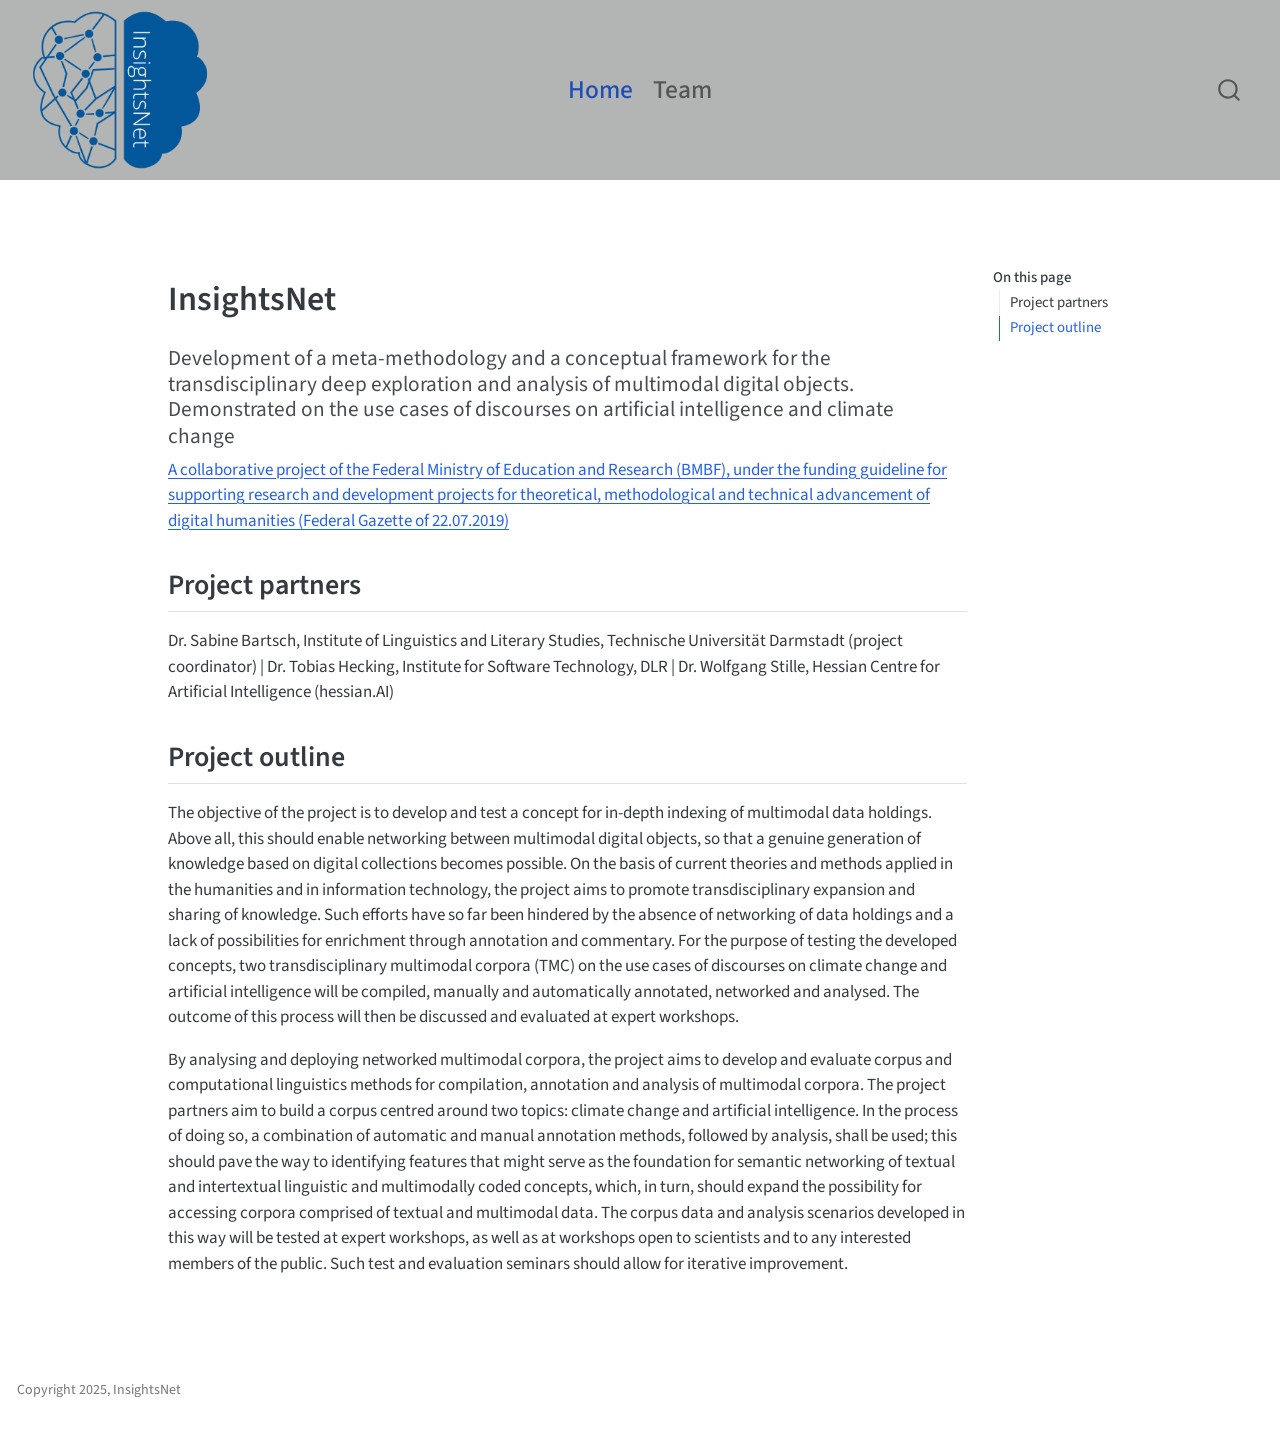
==== index.html @ 3319aa01 "homepage_v0" ====
<!DOCTYPE html>
<html xmlns="http://www.w3.org/1999/xhtml" lang="en" xml:lang="en"><head>

<meta charset="utf-8">
<meta name="generator" content="quarto-1.7.32">

<meta name="viewport" content="width=device-width, initial-scale=1.0, user-scalable=yes">


<title>InsightsNet</title>
<style>
code{white-space: pre-wrap;}
span.smallcaps{font-variant: small-caps;}
div.columns{display: flex; gap: min(4vw, 1.5em);}
div.column{flex: auto; overflow-x: auto;}
div.hanging-indent{margin-left: 1.5em; text-indent: -1.5em;}
ul.task-list{list-style: none;}
ul.task-list li input[type="checkbox"] {
  width: 0.8em;
  margin: 0 0.8em 0.2em -1em; /* quarto-specific, see https://github.com/quarto-dev/quarto-cli/issues/4556 */ 
  vertical-align: middle;
}
</style>


<script src="site_libs/quarto-nav/quarto-nav.js"></script>
<script src="site_libs/quarto-nav/headroom.min.js"></script>
<script src="site_libs/clipboard/clipboard.min.js"></script>
<script src="site_libs/quarto-search/autocomplete.umd.js"></script>
<script src="site_libs/quarto-search/fuse.min.js"></script>
<script src="site_libs/quarto-search/quarto-search.js"></script>
<meta name="quarto:offset" content="./">
<script src="site_libs/quarto-html/quarto.js" type="module"></script>
<script src="site_libs/quarto-html/tabsets/tabsets.js" type="module"></script>
<script src="site_libs/quarto-html/popper.min.js"></script>
<script src="site_libs/quarto-html/tippy.umd.min.js"></script>
<script src="site_libs/quarto-html/anchor.min.js"></script>
<link href="site_libs/quarto-html/tippy.css" rel="stylesheet">
<link href="site_libs/quarto-html/quarto-syntax-highlighting-37eea08aefeeee20ff55810ff984fec1.css" rel="stylesheet" id="quarto-text-highlighting-styles">
<script src="site_libs/bootstrap/bootstrap.min.js"></script>
<link href="site_libs/bootstrap/bootstrap-icons.css" rel="stylesheet">
<link href="site_libs/bootstrap/bootstrap-dfb324f25d9b1687192fa8be62ac8f9c.min.css" rel="stylesheet" append-hash="true" id="quarto-bootstrap" data-mode="light">
<script id="quarto-search-options" type="application/json">{
  "location": "navbar",
  "copy-button": false,
  "collapse-after": 3,
  "panel-placement": "end",
  "type": "overlay",
  "limit": 50,
  "keyboard-shortcut": [
    "f",
    "/",
    "s"
  ],
  "show-item-context": false,
  "language": {
    "search-no-results-text": "No results",
    "search-matching-documents-text": "matching documents",
    "search-copy-link-title": "Copy link to search",
    "search-hide-matches-text": "Hide additional matches",
    "search-more-match-text": "more match in this document",
    "search-more-matches-text": "more matches in this document",
    "search-clear-button-title": "Clear",
    "search-text-placeholder": "",
    "search-detached-cancel-button-title": "Cancel",
    "search-submit-button-title": "Submit",
    "search-label": "Search"
  }
}</script>


<link rel="stylesheet" href="styles.css">
</head>

<body class="nav-fixed quarto-light">

<div id="quarto-search-results"></div>
  <header id="quarto-header" class="headroom fixed-top">
    <nav class="navbar navbar-expand-lg " data-bs-theme="dark">
      <div class="navbar-container container-fluid">
      <div class="navbar-brand-container mx-auto">
    <a href="./index.html" class="navbar-brand navbar-brand-logo">
    <img src="./insightsnet_logo.png" alt="" class="navbar-logo">
    </a>
  </div>
            <div id="quarto-search" class="" title="Search"></div>
          <button class="navbar-toggler" type="button" data-bs-toggle="collapse" data-bs-target="#navbarCollapse" aria-controls="navbarCollapse" role="menu" aria-expanded="false" aria-label="Toggle navigation" onclick="if (window.quartoToggleHeadroom) { window.quartoToggleHeadroom(); }">
  <span class="navbar-toggler-icon"></span>
</button>
          <div class="collapse navbar-collapse" id="navbarCollapse">
            <ul class="navbar-nav navbar-nav-scroll me-auto">
  <li class="nav-item">
    <a class="nav-link active" href="./index.html" aria-current="page"> 
<span class="menu-text">Home</span></a>
  </li>  
  <li class="nav-item">
    <a class="nav-link" href="./team.html"> 
<span class="menu-text">Team</span></a>
  </li>  
</ul>
          </div> <!-- /navcollapse -->
            <div class="quarto-navbar-tools">
</div>
      </div> <!-- /container-fluid -->
    </nav>
</header>
<!-- content -->
<div id="quarto-content" class="quarto-container page-columns page-rows-contents page-layout-article page-navbar">
<!-- sidebar -->
<!-- margin-sidebar -->
    <div id="quarto-margin-sidebar" class="sidebar margin-sidebar">
        <nav id="TOC" role="doc-toc" class="toc-active">
    <h2 id="toc-title">On this page</h2>
   
  <ul>
  <li><a href="#project-partners" id="toc-project-partners" class="nav-link active" data-scroll-target="#project-partners">Project partners</a></li>
  <li><a href="#project-outline" id="toc-project-outline" class="nav-link" data-scroll-target="#project-outline">Project outline</a></li>
  </ul>
</nav>
    </div>
<!-- main -->
<main class="content" id="quarto-document-content">

<header id="title-block-header" class="quarto-title-block default">
<div class="quarto-title">
<h1 class="title">InsightsNet</h1>
</div>



<div class="quarto-title-meta">

    
  
    
  </div>
  


</header>


<section id="development-of-a-meta-methodology-and-a-conceptual-framework-for-the-transdisciplinary-deep-exploration-and-analysis-of-multimodal-digital-objects.-demonstrated-on-the-use-cases-of-discourses-on-artificial-intelligence-and-climate-change" class="level4">
<h4 class="anchored" data-anchor-id="development-of-a-meta-methodology-and-a-conceptual-framework-for-the-transdisciplinary-deep-exploration-and-analysis-of-multimodal-digital-objects.-demonstrated-on-the-use-cases-of-discourses-on-artificial-intelligence-and-climate-change">Development of a meta-methodology and a conceptual framework for the transdisciplinary deep exploration and analysis of multimodal digital objects. Demonstrated on the use cases of discourses on artificial intelligence and climate change</h4>
<p><a href="https://www.geistes-und-sozialwissenschaften-bmbf.de/de/Digital-Humanities-1710.html">A collaborative project of the Federal Ministry of Education and Research (BMBF), under the funding guideline for supporting research and development projects for theoretical, methodological and technical advancement of digital humanities (Federal Gazette of 22.07.2019)</a></p>
</section>
<section id="project-partners" class="level2">
<h2 class="anchored" data-anchor-id="project-partners">Project partners</h2>
<p>Dr.&nbsp;Sabine Bartsch, Institute of Linguistics and Literary Studies, Technische Universität Darmstadt (project coordinator) | Dr.&nbsp;Tobias Hecking, Institute for Software Technology, DLR | Dr.&nbsp;Wolfgang Stille, Hessian Centre for Artificial Intelligence (hessian.AI)</p>
</section>
<section id="project-outline" class="level2">
<h2 class="anchored" data-anchor-id="project-outline">Project outline</h2>
<p>The objective of the project is to develop and test a concept for in-depth indexing of multimodal data holdings. Above all, this should enable networking between multimodal digital objects, so that a genuine generation of knowledge based on digital collections becomes possible. On the basis of current theories and methods applied in the humanities and in information technology, the project aims to promote transdisciplinary expansion and sharing of knowledge. Such efforts have so far been hindered by the absence of networking of data holdings and a lack of possibilities for enrichment through annotation and commentary. For the purpose of testing the developed concepts, two transdisciplinary multimodal corpora (TMC) on the use cases of discourses on climate change and artificial intelligence will be compiled, manually and automatically annotated, networked and analysed. The outcome of this process will then be discussed and evaluated at expert workshops.</p>
<p>By analysing and deploying networked multimodal corpora, the project aims to develop and evaluate corpus and computational linguistics methods for compilation, annotation and analysis of multimodal corpora. The project partners aim to build a corpus centred around two topics: climate change and artificial intelligence. In the process of doing so, a combination of automatic and manual annotation methods, followed by analysis, shall be used; this should pave the way to identifying features that might serve as the foundation for semantic networking of textual and intertextual linguistic and multimodally coded concepts, which, in turn, should expand the possibility for accessing corpora comprised of textual and multimodal data. The corpus data and analysis scenarios developed in this way will be tested at expert workshops, as well as at workshops open to scientists and to any interested members of the public. Such test and evaluation seminars should allow for iterative improvement.</p>


</section>

</main> <!-- /main -->
<script id="quarto-html-after-body" type="application/javascript">
  window.document.addEventListener("DOMContentLoaded", function (event) {
    const icon = "";
    const anchorJS = new window.AnchorJS();
    anchorJS.options = {
      placement: 'right',
      icon: icon
    };
    anchorJS.add('.anchored');
    const isCodeAnnotation = (el) => {
      for (const clz of el.classList) {
        if (clz.startsWith('code-annotation-')) {                     
          return true;
        }
      }
      return false;
    }
    const onCopySuccess = function(e) {
      // button target
      const button = e.trigger;
      // don't keep focus
      button.blur();
      // flash "checked"
      button.classList.add('code-copy-button-checked');
      var currentTitle = button.getAttribute("title");
      button.setAttribute("title", "Copied!");
      let tooltip;
      if (window.bootstrap) {
        button.setAttribute("data-bs-toggle", "tooltip");
        button.setAttribute("data-bs-placement", "left");
        button.setAttribute("data-bs-title", "Copied!");
        tooltip = new bootstrap.Tooltip(button, 
          { trigger: "manual", 
            customClass: "code-copy-button-tooltip",
            offset: [0, -8]});
        tooltip.show();    
      }
      setTimeout(function() {
        if (tooltip) {
          tooltip.hide();
          button.removeAttribute("data-bs-title");
          button.removeAttribute("data-bs-toggle");
          button.removeAttribute("data-bs-placement");
        }
        button.setAttribute("title", currentTitle);
        button.classList.remove('code-copy-button-checked');
      }, 1000);
      // clear code selection
      e.clearSelection();
    }
    const getTextToCopy = function(trigger) {
        const codeEl = trigger.previousElementSibling.cloneNode(true);
        for (const childEl of codeEl.children) {
          if (isCodeAnnotation(childEl)) {
            childEl.remove();
          }
        }
        return codeEl.innerText;
    }
    const clipboard = new window.ClipboardJS('.code-copy-button:not([data-in-quarto-modal])', {
      text: getTextToCopy
    });
    clipboard.on('success', onCopySuccess);
    if (window.document.getElementById('quarto-embedded-source-code-modal')) {
      const clipboardModal = new window.ClipboardJS('.code-copy-button[data-in-quarto-modal]', {
        text: getTextToCopy,
        container: window.document.getElementById('quarto-embedded-source-code-modal')
      });
      clipboardModal.on('success', onCopySuccess);
    }
      var localhostRegex = new RegExp(/^(?:http|https):\/\/localhost\:?[0-9]*\//);
      var mailtoRegex = new RegExp(/^mailto:/);
        var filterRegex = new RegExp('/' + window.location.host + '/');
      var isInternal = (href) => {
          return filterRegex.test(href) || localhostRegex.test(href) || mailtoRegex.test(href);
      }
      // Inspect non-navigation links and adorn them if external
     var links = window.document.querySelectorAll('a[href]:not(.nav-link):not(.navbar-brand):not(.toc-action):not(.sidebar-link):not(.sidebar-item-toggle):not(.pagination-link):not(.no-external):not([aria-hidden]):not(.dropdown-item):not(.quarto-navigation-tool):not(.about-link)');
      for (var i=0; i<links.length; i++) {
        const link = links[i];
        if (!isInternal(link.href)) {
          // undo the damage that might have been done by quarto-nav.js in the case of
          // links that we want to consider external
          if (link.dataset.originalHref !== undefined) {
            link.href = link.dataset.originalHref;
          }
        }
      }
    function tippyHover(el, contentFn, onTriggerFn, onUntriggerFn) {
      const config = {
        allowHTML: true,
        maxWidth: 500,
        delay: 100,
        arrow: false,
        appendTo: function(el) {
            return el.parentElement;
        },
        interactive: true,
        interactiveBorder: 10,
        theme: 'quarto',
        placement: 'bottom-start',
      };
      if (contentFn) {
        config.content = contentFn;
      }
      if (onTriggerFn) {
        config.onTrigger = onTriggerFn;
      }
      if (onUntriggerFn) {
        config.onUntrigger = onUntriggerFn;
      }
      window.tippy(el, config); 
    }
    const noterefs = window.document.querySelectorAll('a[role="doc-noteref"]');
    for (var i=0; i<noterefs.length; i++) {
      const ref = noterefs[i];
      tippyHover(ref, function() {
        // use id or data attribute instead here
        let href = ref.getAttribute('data-footnote-href') || ref.getAttribute('href');
        try { href = new URL(href).hash; } catch {}
        const id = href.replace(/^#\/?/, "");
        const note = window.document.getElementById(id);
        if (note) {
          return note.innerHTML;
        } else {
          return "";
        }
      });
    }
    const xrefs = window.document.querySelectorAll('a.quarto-xref');
    const processXRef = (id, note) => {
      // Strip column container classes
      const stripColumnClz = (el) => {
        el.classList.remove("page-full", "page-columns");
        if (el.children) {
          for (const child of el.children) {
            stripColumnClz(child);
          }
        }
      }
      stripColumnClz(note)
      if (id === null || id.startsWith('sec-')) {
        // Special case sections, only their first couple elements
        const container = document.createElement("div");
        if (note.children && note.children.length > 2) {
          container.appendChild(note.children[0].cloneNode(true));
          for (let i = 1; i < note.children.length; i++) {
            const child = note.children[i];
            if (child.tagName === "P" && child.innerText === "") {
              continue;
            } else {
              container.appendChild(child.cloneNode(true));
              break;
            }
          }
          if (window.Quarto?.typesetMath) {
            window.Quarto.typesetMath(container);
          }
          return container.innerHTML
        } else {
          if (window.Quarto?.typesetMath) {
            window.Quarto.typesetMath(note);
          }
          return note.innerHTML;
        }
      } else {
        // Remove any anchor links if they are present
        const anchorLink = note.querySelector('a.anchorjs-link');
        if (anchorLink) {
          anchorLink.remove();
        }
        if (window.Quarto?.typesetMath) {
          window.Quarto.typesetMath(note);
        }
        if (note.classList.contains("callout")) {
          return note.outerHTML;
        } else {
          return note.innerHTML;
        }
      }
    }
    for (var i=0; i<xrefs.length; i++) {
      const xref = xrefs[i];
      tippyHover(xref, undefined, function(instance) {
        instance.disable();
        let url = xref.getAttribute('href');
        let hash = undefined; 
        if (url.startsWith('#')) {
          hash = url;
        } else {
          try { hash = new URL(url).hash; } catch {}
        }
        if (hash) {
          const id = hash.replace(/^#\/?/, "");
          const note = window.document.getElementById(id);
          if (note !== null) {
            try {
              const html = processXRef(id, note.cloneNode(true));
              instance.setContent(html);
            } finally {
              instance.enable();
              instance.show();
            }
          } else {
            // See if we can fetch this
            fetch(url.split('#')[0])
            .then(res => res.text())
            .then(html => {
              const parser = new DOMParser();
              const htmlDoc = parser.parseFromString(html, "text/html");
              const note = htmlDoc.getElementById(id);
              if (note !== null) {
                const html = processXRef(id, note);
                instance.setContent(html);
              } 
            }).finally(() => {
              instance.enable();
              instance.show();
            });
          }
        } else {
          // See if we can fetch a full url (with no hash to target)
          // This is a special case and we should probably do some content thinning / targeting
          fetch(url)
          .then(res => res.text())
          .then(html => {
            const parser = new DOMParser();
            const htmlDoc = parser.parseFromString(html, "text/html");
            const note = htmlDoc.querySelector('main.content');
            if (note !== null) {
              // This should only happen for chapter cross references
              // (since there is no id in the URL)
              // remove the first header
              if (note.children.length > 0 && note.children[0].tagName === "HEADER") {
                note.children[0].remove();
              }
              const html = processXRef(null, note);
              instance.setContent(html);
            } 
          }).finally(() => {
            instance.enable();
            instance.show();
          });
        }
      }, function(instance) {
      });
    }
        let selectedAnnoteEl;
        const selectorForAnnotation = ( cell, annotation) => {
          let cellAttr = 'data-code-cell="' + cell + '"';
          let lineAttr = 'data-code-annotation="' +  annotation + '"';
          const selector = 'span[' + cellAttr + '][' + lineAttr + ']';
          return selector;
        }
        const selectCodeLines = (annoteEl) => {
          const doc = window.document;
          const targetCell = annoteEl.getAttribute("data-target-cell");
          const targetAnnotation = annoteEl.getAttribute("data-target-annotation");
          const annoteSpan = window.document.querySelector(selectorForAnnotation(targetCell, targetAnnotation));
          const lines = annoteSpan.getAttribute("data-code-lines").split(",");
          const lineIds = lines.map((line) => {
            return targetCell + "-" + line;
          })
          let top = null;
          let height = null;
          let parent = null;
          if (lineIds.length > 0) {
              //compute the position of the single el (top and bottom and make a div)
              const el = window.document.getElementById(lineIds[0]);
              top = el.offsetTop;
              height = el.offsetHeight;
              parent = el.parentElement.parentElement;
            if (lineIds.length > 1) {
              const lastEl = window.document.getElementById(lineIds[lineIds.length - 1]);
              const bottom = lastEl.offsetTop + lastEl.offsetHeight;
              height = bottom - top;
            }
            if (top !== null && height !== null && parent !== null) {
              // cook up a div (if necessary) and position it 
              let div = window.document.getElementById("code-annotation-line-highlight");
              if (div === null) {
                div = window.document.createElement("div");
                div.setAttribute("id", "code-annotation-line-highlight");
                div.style.position = 'absolute';
                parent.appendChild(div);
              }
              div.style.top = top - 2 + "px";
              div.style.height = height + 4 + "px";
              div.style.left = 0;
              let gutterDiv = window.document.getElementById("code-annotation-line-highlight-gutter");
              if (gutterDiv === null) {
                gutterDiv = window.document.createElement("div");
                gutterDiv.setAttribute("id", "code-annotation-line-highlight-gutter");
                gutterDiv.style.position = 'absolute';
                const codeCell = window.document.getElementById(targetCell);
                const gutter = codeCell.querySelector('.code-annotation-gutter');
                gutter.appendChild(gutterDiv);
              }
              gutterDiv.style.top = top - 2 + "px";
              gutterDiv.style.height = height + 4 + "px";
            }
            selectedAnnoteEl = annoteEl;
          }
        };
        const unselectCodeLines = () => {
          const elementsIds = ["code-annotation-line-highlight", "code-annotation-line-highlight-gutter"];
          elementsIds.forEach((elId) => {
            const div = window.document.getElementById(elId);
            if (div) {
              div.remove();
            }
          });
          selectedAnnoteEl = undefined;
        };
          // Handle positioning of the toggle
      window.addEventListener(
        "resize",
        throttle(() => {
          elRect = undefined;
          if (selectedAnnoteEl) {
            selectCodeLines(selectedAnnoteEl);
          }
        }, 10)
      );
      function throttle(fn, ms) {
      let throttle = false;
      let timer;
        return (...args) => {
          if(!throttle) { // first call gets through
              fn.apply(this, args);
              throttle = true;
          } else { // all the others get throttled
              if(timer) clearTimeout(timer); // cancel #2
              timer = setTimeout(() => {
                fn.apply(this, args);
                timer = throttle = false;
              }, ms);
          }
        };
      }
        // Attach click handler to the DT
        const annoteDls = window.document.querySelectorAll('dt[data-target-cell]');
        for (const annoteDlNode of annoteDls) {
          annoteDlNode.addEventListener('click', (event) => {
            const clickedEl = event.target;
            if (clickedEl !== selectedAnnoteEl) {
              unselectCodeLines();
              const activeEl = window.document.querySelector('dt[data-target-cell].code-annotation-active');
              if (activeEl) {
                activeEl.classList.remove('code-annotation-active');
              }
              selectCodeLines(clickedEl);
              clickedEl.classList.add('code-annotation-active');
            } else {
              // Unselect the line
              unselectCodeLines();
              clickedEl.classList.remove('code-annotation-active');
            }
          });
        }
    const findCites = (el) => {
      const parentEl = el.parentElement;
      if (parentEl) {
        const cites = parentEl.dataset.cites;
        if (cites) {
          return {
            el,
            cites: cites.split(' ')
          };
        } else {
          return findCites(el.parentElement)
        }
      } else {
        return undefined;
      }
    };
    var bibliorefs = window.document.querySelectorAll('a[role="doc-biblioref"]');
    for (var i=0; i<bibliorefs.length; i++) {
      const ref = bibliorefs[i];
      const citeInfo = findCites(ref);
      if (citeInfo) {
        tippyHover(citeInfo.el, function() {
          var popup = window.document.createElement('div');
          citeInfo.cites.forEach(function(cite) {
            var citeDiv = window.document.createElement('div');
            citeDiv.classList.add('hanging-indent');
            citeDiv.classList.add('csl-entry');
            var biblioDiv = window.document.getElementById('ref-' + cite);
            if (biblioDiv) {
              citeDiv.innerHTML = biblioDiv.innerHTML;
            }
            popup.appendChild(citeDiv);
          });
          return popup.innerHTML;
        });
      }
    }
  });
  </script>
</div> <!-- /content -->
<footer class="footer">
  <div class="nav-footer">
    <div class="nav-footer-left">
<p>Copyright 2025, InsightsNet</p>
</div>   
    <div class="nav-footer-center">
      &nbsp;
    </div>
    <div class="nav-footer-right">
      &nbsp;
    </div>
  </div>
</footer>




</body></html>
---- site_libs/quarto-html/tippy.css ----
.tippy-box[data-animation=fade][data-state=hidden]{opacity:0}[data-tippy-root]{max-width:calc(100vw - 10px)}.tippy-box{position:relative;background-color:#333;color:#fff;border-radius:4px;font-size:14px;line-height:1.4;white-space:normal;outline:0;transition-property:transform,visibility,opacity}.tippy-box[data-placement^=top]>.tippy-arrow{bottom:0}.tippy-box[data-placement^=top]>.tippy-arrow:before{bottom:-7px;left:0;border-width:8px 8px 0;border-top-color:initial;transform-origin:center top}.tippy-box[data-placement^=bottom]>.tippy-arrow{top:0}.tippy-box[data-placement^=bottom]>.tippy-arrow:before{top:-7px;left:0;border-width:0 8px 8px;border-bottom-color:initial;transform-origin:center bottom}.tippy-box[data-placement^=left]>.tippy-arrow{right:0}.tippy-box[data-placement^=left]>.tippy-arrow:before{border-width:8px 0 8px 8px;border-left-color:initial;right:-7px;transform-origin:center left}.tippy-box[data-placement^=right]>.tippy-arrow{left:0}.tippy-box[data-placement^=right]>.tippy-arrow:before{left:-7px;border-width:8px 8px 8px 0;border-right-color:initial;transform-origin:center right}.tippy-box[data-inertia][data-state=visible]{transition-timing-function:cubic-bezier(.54,1.5,.38,1.11)}.tippy-arrow{width:16px;height:16px;color:#333}.tippy-arrow:before{content:"";position:absolute;border-color:transparent;border-style:solid}.tippy-content{position:relative;padding:5px 9px;z-index:1}
---- site_libs/quarto-html/quarto-syntax-highlighting-37eea08aefeeee20ff55810ff984fec1.css ----
/* quarto syntax highlight colors */
:root {
  --quarto-hl-ot-color: #003B4F;
  --quarto-hl-at-color: #657422;
  --quarto-hl-ss-color: #20794D;
  --quarto-hl-an-color: #5E5E5E;
  --quarto-hl-fu-color: #4758AB;
  --quarto-hl-st-color: #20794D;
  --quarto-hl-cf-color: #003B4F;
  --quarto-hl-op-color: #5E5E5E;
  --quarto-hl-er-color: #AD0000;
  --quarto-hl-bn-color: #AD0000;
  --quarto-hl-al-color: #AD0000;
  --quarto-hl-va-color: #111111;
  --quarto-hl-bu-color: inherit;
  --quarto-hl-ex-color: inherit;
  --quarto-hl-pp-color: #AD0000;
  --quarto-hl-in-color: #5E5E5E;
  --quarto-hl-vs-color: #20794D;
  --quarto-hl-wa-color: #5E5E5E;
  --quarto-hl-do-color: #5E5E5E;
  --quarto-hl-im-color: #00769E;
  --quarto-hl-ch-color: #20794D;
  --quarto-hl-dt-color: #AD0000;
  --quarto-hl-fl-color: #AD0000;
  --quarto-hl-co-color: #5E5E5E;
  --quarto-hl-cv-color: #5E5E5E;
  --quarto-hl-cn-color: #8f5902;
  --quarto-hl-sc-color: #5E5E5E;
  --quarto-hl-dv-color: #AD0000;
  --quarto-hl-kw-color: #003B4F;
}

/* other quarto variables */
:root {
  --quarto-font-monospace: SFMono-Regular, Menlo, Monaco, Consolas, "Liberation Mono", "Courier New", monospace;
}

/* syntax highlight based on Pandoc's rules */
pre > code.sourceCode > span {
  color: #003B4F;
}

code.sourceCode > span {
  color: #003B4F;
}

div.sourceCode,
div.sourceCode pre.sourceCode {
  color: #003B4F;
}

/* Normal */
code span {
  color: #003B4F;
}

/* Alert */
code span.al {
  color: #AD0000;
  font-style: inherit;
}

/* Annotation */
code span.an {
  color: #5E5E5E;
  font-style: inherit;
}

/* Attribute */
code span.at {
  color: #657422;
  font-style: inherit;
}

/* BaseN */
code span.bn {
  color: #AD0000;
  font-style: inherit;
}

/* BuiltIn */
code span.bu {
  font-style: inherit;
}

/* ControlFlow */
code span.cf {
  color: #003B4F;
  font-weight: bold;
  font-style: inherit;
}

/* Char */
code span.ch {
  color: #20794D;
  font-style: inherit;
}

/* Constant */
code span.cn {
  color: #8f5902;
  font-style: inherit;
}

/* Comment */
code span.co {
  color: #5E5E5E;
  font-style: inherit;
}

/* CommentVar */
code span.cv {
  color: #5E5E5E;
  font-style: italic;
}

/* Documentation */
code span.do {
  color: #5E5E5E;
  font-style: italic;
}

/* DataType */
code span.dt {
  color: #AD0000;
  font-style: inherit;
}

/* DecVal */
code span.dv {
  color: #AD0000;
  font-style: inherit;
}

/* Error */
code span.er {
  color: #AD0000;
  font-style: inherit;
}

/* Extension */
code span.ex {
  font-style: inherit;
}

/* Float */
code span.fl {
  color: #AD0000;
  font-style: inherit;
}

/* Function */
code span.fu {
  color: #4758AB;
  font-style: inherit;
}

/* Import */
code span.im {
  color: #00769E;
  font-style: inherit;
}

/* Information */
code span.in {
  color: #5E5E5E;
  font-style: inherit;
}

/* Keyword */
code span.kw {
  color: #003B4F;
  font-weight: bold;
  font-style: inherit;
}

/* Operator */
code span.op {
  color: #5E5E5E;
  font-style: inherit;
}

/* Other */
code span.ot {
  color: #003B4F;
  font-style: inherit;
}

/* Preprocessor */
code span.pp {
  color: #AD0000;
  font-style: inherit;
}

/* SpecialChar */
code span.sc {
  color: #5E5E5E;
  font-style: inherit;
}

/* SpecialString */
code span.ss {
  color: #20794D;
  font-style: inherit;
}

/* String */
code span.st {
  color: #20794D;
  font-style: inherit;
}

/* Variable */
code span.va {
  color: #111111;
  font-style: inherit;
}

/* VerbatimString */
code span.vs {
  color: #20794D;
  font-style: inherit;
}

/* Warning */
code span.wa {
  color: #5E5E5E;
  font-style: italic;
}

.prevent-inlining {
  content: "</";
}

/*# sourceMappingURL=27d3d809615f7771493d095567f04340.css.map */
---- styles.css ----
/* css styles */

.navbar {
  position: fixed;
  top: 0;
  width: 100%;
  height: 180px;
  backdrop-filter: blur(8px);
  z-index: 1030;
  overflow: hidden; /* needed for pseudo-element */
}

.navbar::before {
  content: "";
  position: absolute;
  top: 0; left: 0; right: 0; bottom: 0;
  background-color: #77777787; /* fully opaque */
  opacity: 1; /* no transparency */
  z-index: -1; /* behind navbar content */
}








/* Center the nav items absolutely */
.navbar-collapse {
  position: absolute;
  left: 50%;
  transform: translateX(-50%);
  text-align: center;
  white-space: nowrap;
}

/* Keep logo on the left */
.navbar-brand {
  position: relative;
  z-index: 10;
}

/* Optional: Keep search icon on the right */
.navbar .ms-auto {
  margin-left: auto !important;
  z-index: 10;
}

/* Keep the logo within the navbar vertically */
.navbar-brand img {
  max-height: 180px;      /* adjust as needed */
  object-fit: contain;
  padding: 0;
  margin: 0;
}

/* Make navbar link text larger */
.navbar-nav .nav-link {
  font-size: 1.5rem;  /* adjust value as needed (e.g., 1.2rem or 18px) */
  font-weight: 500;   /* optional: make it a bit bolder */
}










/* Add padding to top of body to prevent content hiding under navbar */
body {
  padding-top: 250px!important;   /* Adjust based on your navbar height */
}

.main-content {
  margin-top: -180px; /* pulls the content up behind navbar */
}
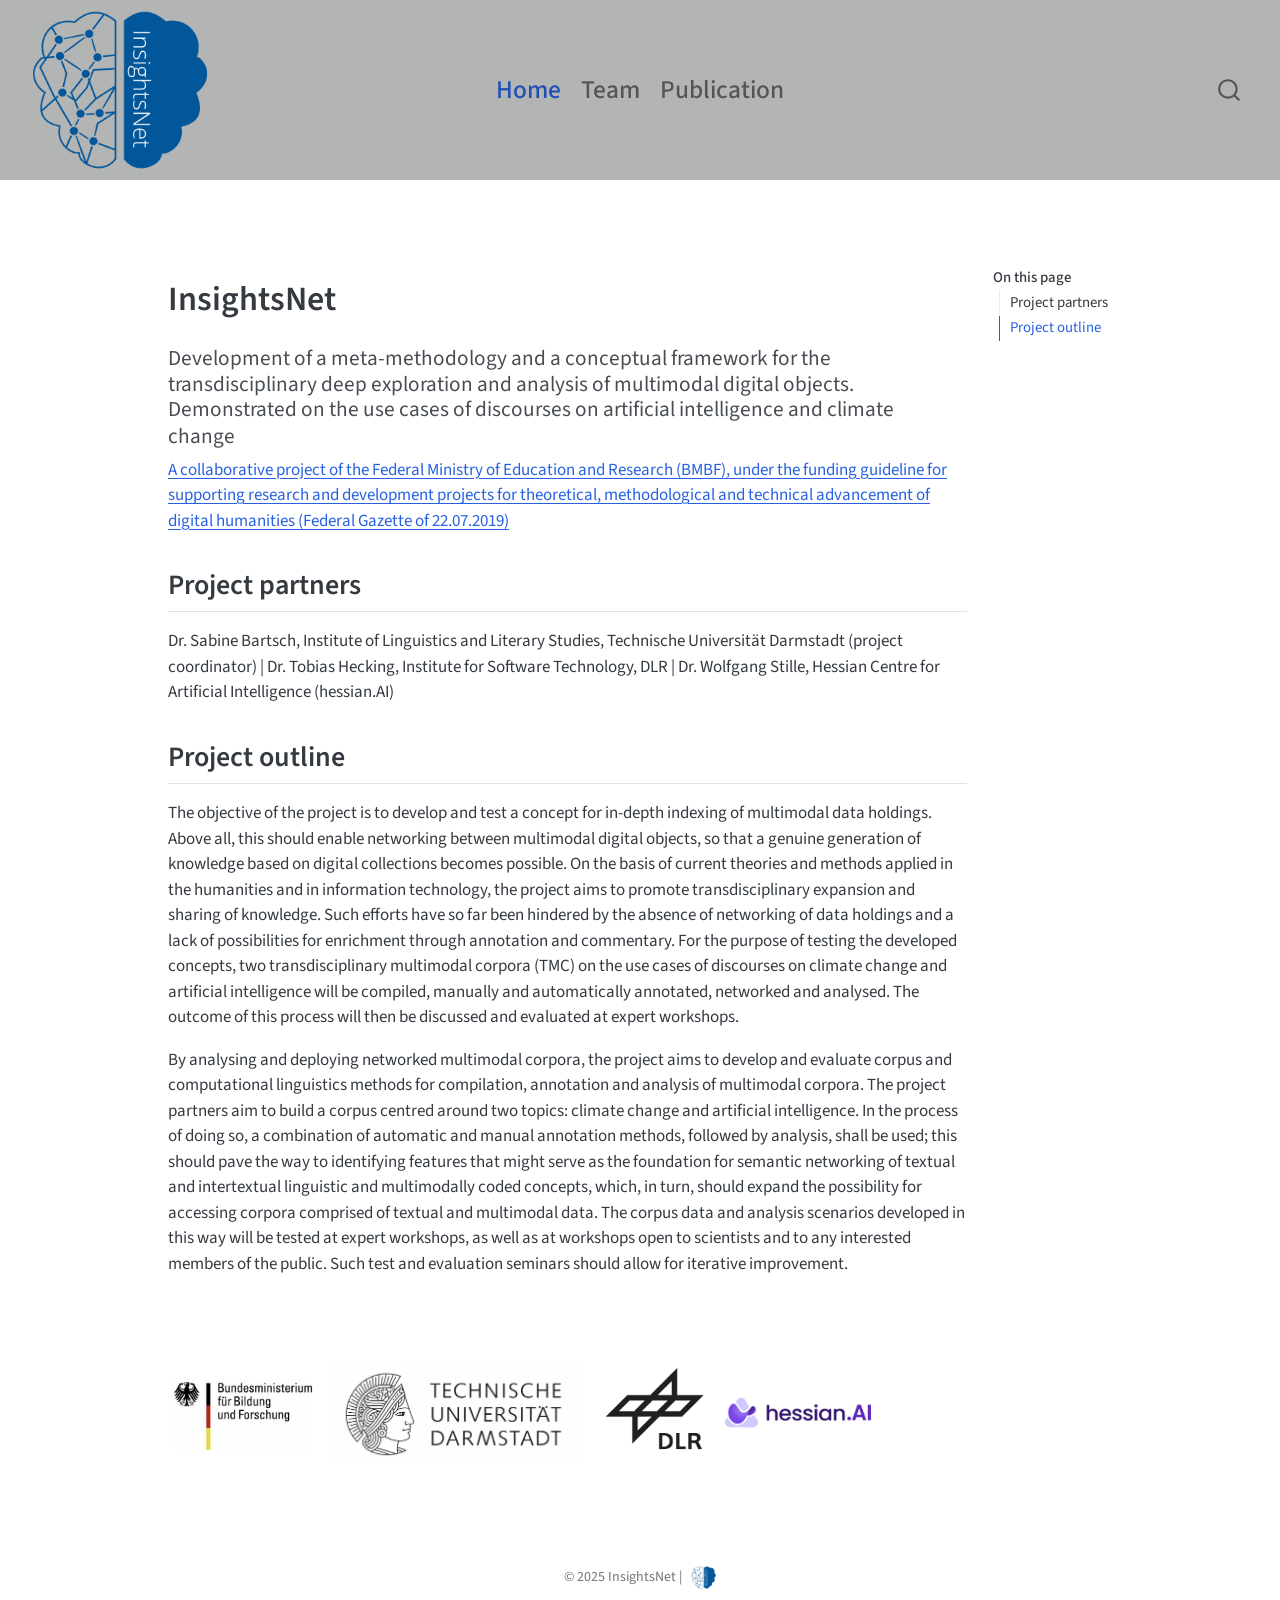
==== commit 6e900e65: "testing full webpage" ====
--- a/index.html
+++ b/index.html
@@ -30,6 +30,7 @@
 <script src="site_libs/quarto-search/fuse.min.js"></script>
 <script src="site_libs/quarto-search/quarto-search.js"></script>
 <meta name="quarto:offset" content="./">
+<link href=".//insightsnet_logo.ico" rel="icon">
 <script src="site_libs/quarto-html/quarto.js" type="module"></script>
 <script src="site_libs/quarto-html/tabsets/tabsets.js" type="module"></script>
 <script src="site_libs/quarto-html/popper.min.js"></script>
@@ -88,7 +89,7 @@
   <span class="navbar-toggler-icon"></span>
 </button>
           <div class="collapse navbar-collapse" id="navbarCollapse">
-            <ul class="navbar-nav navbar-nav-scroll me-auto">
+            <ul class="navbar-nav navbar-nav-scroll ms-auto">
   <li class="nav-item">
     <a class="nav-link active" href="./index.html" aria-current="page"> 
 <span class="menu-text">Home</span></a>
@@ -96,6 +97,10 @@
   <li class="nav-item">
     <a class="nav-link" href="./team.html"> 
 <span class="menu-text">Team</span></a>
+  </li>  
+  <li class="nav-item">
+    <a class="nav-link" href="./publication.html"> 
+<span class="menu-text">Publication</span></a>
   </li>  
 </ul>
           </div> <!-- /navcollapse -->
@@ -152,6 +157,8 @@
 <h2 class="anchored" data-anchor-id="project-outline">Project outline</h2>
 <p>The objective of the project is to develop and test a concept for in-depth indexing of multimodal data holdings. Above all, this should enable networking between multimodal digital objects, so that a genuine generation of knowledge based on digital collections becomes possible. On the basis of current theories and methods applied in the humanities and in information technology, the project aims to promote transdisciplinary expansion and sharing of knowledge. Such efforts have so far been hindered by the absence of networking of data holdings and a lack of possibilities for enrichment through annotation and commentary. For the purpose of testing the developed concepts, two transdisciplinary multimodal corpora (TMC) on the use cases of discourses on climate change and artificial intelligence will be compiled, manually and automatically annotated, networked and analysed. The outcome of this process will then be discussed and evaluated at expert workshops.</p>
 <p>By analysing and deploying networked multimodal corpora, the project aims to develop and evaluate corpus and computational linguistics methods for compilation, annotation and analysis of multimodal corpora. The project partners aim to build a corpus centred around two topics: climate change and artificial intelligence. In the process of doing so, a combination of automatic and manual annotation methods, followed by analysis, shall be used; this should pave the way to identifying features that might serve as the foundation for semantic networking of textual and intertextual linguistic and multimodally coded concepts, which, in turn, should expand the possibility for accessing corpora comprised of textual and multimodal data. The corpus data and analysis scenarios developed in this way will be tested at expert workshops, as well as at workshops open to scientists and to any interested members of the public. Such test and evaluation seminars should allow for iterative improvement.</p>
+<p><br><br></p>
+<p><img src="./bbf.png" alt="Logo" style="height: 100px; margin: 0 1px;"> <img src="./tuda.png" alt="Logo" style="height: 100px; margin: 0 1px;"> <img src="./dlr.png" alt="Logo" style="height: 100px; margin: 0 1px;"> <img src="./hessianai.png" alt="Logo" style="height: 50px; margin: 0 1px;"></p>
 
 
 </section>
@@ -560,11 +567,11 @@
 <footer class="footer">
   <div class="nav-footer">
     <div class="nav-footer-left">
-<p>Copyright 2025, InsightsNet</p>
-</div>   
+      &nbsp;
+    </div>   
     <div class="nav-footer-center">
-      &nbsp;
-    </div>
+<p>© 2025 InsightsNet | &nbsp; <img src=".\insightsnet_logo.png" height="25"></p>
+</div>
     <div class="nav-footer-right">
       &nbsp;
     </div>
--- a/styles.css
+++ b/styles.css
@@ -82,4 +82,53 @@
 
 
 
+.team-grid {
+  display: flex;
+  flex-wrap: wrap;
+  justify-content: center;
+  gap: 2rem;
+  margin-top: 2rem;
+}
 
+.team-profile {
+  flex: 1 1 45%;
+  max-width: 45%;
+  text-align: center;
+  padding: 1.5em;
+  border-radius: 15px;
+  box-shadow: 0 8px 20px rgba(0, 0, 0, 0.1);
+  background-color: #fff;
+}
+
+.profile-img {
+  width: 120px;
+  height: 120px;
+  object-fit: cover;
+  border-radius: 50%;
+  margin-bottom: 1em;
+}
+
+.linkedin-link {
+  display: inline-block;
+  margin-top: 1em;
+  color: #0077b5;
+  text-decoration: none;
+  font-weight: bold;
+}
+
+.linkedin-link:hover {
+  text-decoration: underline;
+}
+
+/* Responsive: stack on small screens */
+@media (max-width: 768px) {
+  .team-profile {
+    flex: 1 1 100%;
+    max-width: 100%;
+  }
+}
+
+
+.pub-page h1.title {
+  text-align: center;
+}
